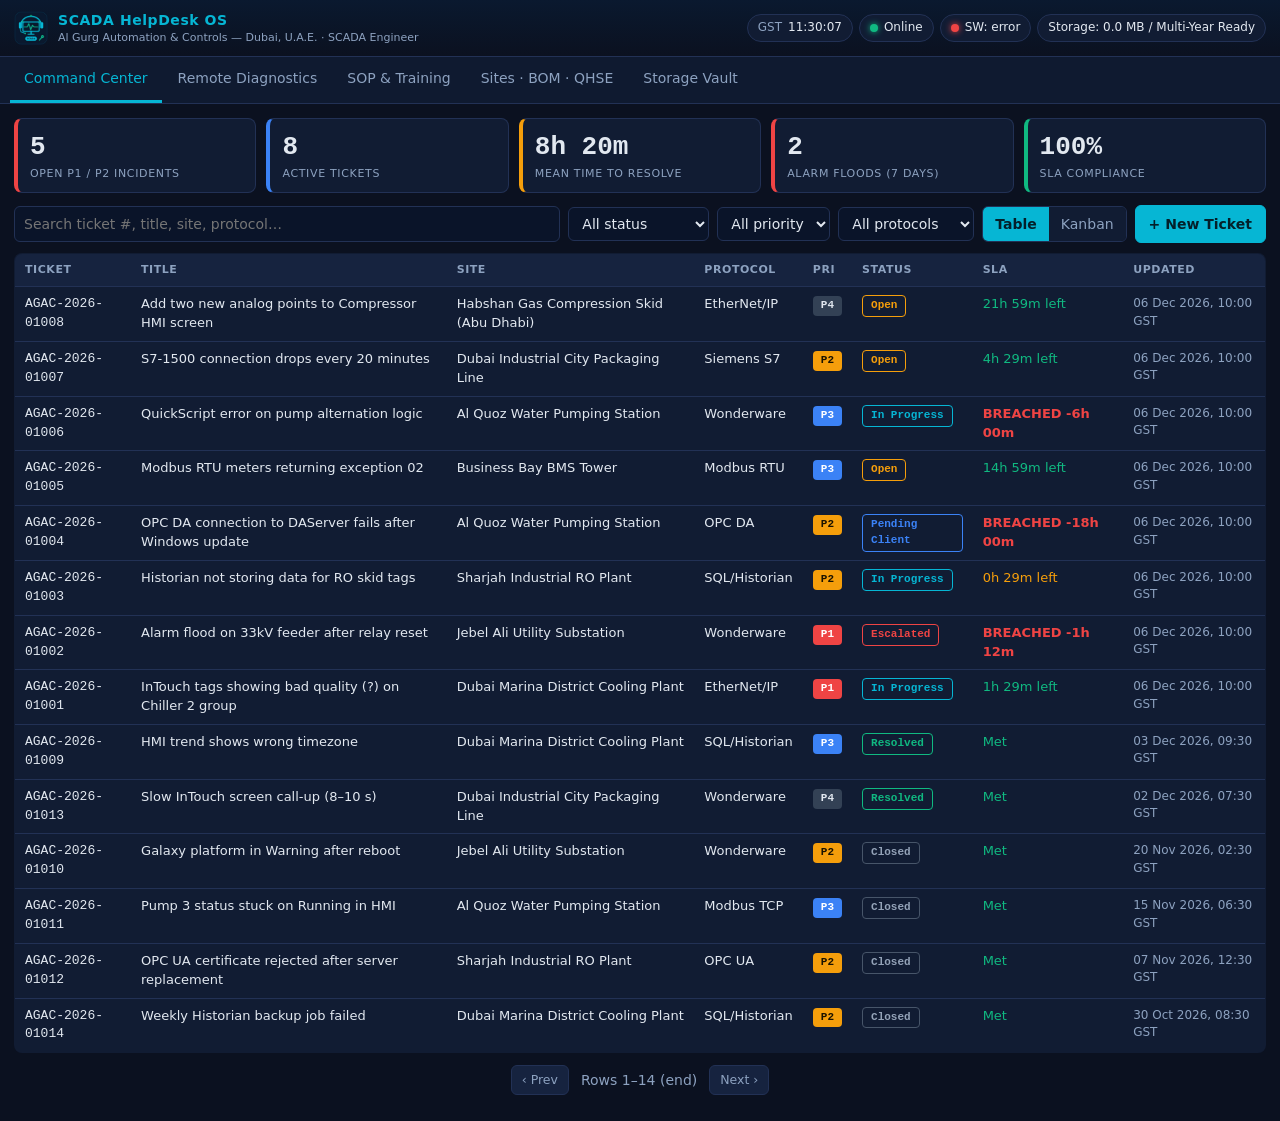
==== index.html @ 275d51eb "Add files via upload" ====
<!DOCTYPE html>
<html lang="en">
<head>
<meta charset="utf-8">
<meta name="viewport" content="width=device-width, initial-scale=1, viewport-fit=cover">
<title>SCADA HelpDesk OS — Al Gurg Automation &amp; Controls</title>
<meta name="description" content="Industrial SCADA ticketing and remote-diagnostic helpdesk for Al Gurg Automation and Controls, Dubai U.A.E. Works 100% offline.">
<link rel="manifest" href="manifest.webmanifest">
<link rel="icon" type="image/svg+xml" href="favicon.svg">
<link rel="icon" type="image/png" sizes="32x32" href="icons/favicon-32x32.png">
<link rel="icon" type="image/png" sizes="16x16" href="icons/favicon-16x16.png">
<link rel="apple-touch-icon" sizes="180x180" href="apple-touch-icon.png">
<meta name="apple-mobile-web-app-capable" content="yes">
<meta name="mobile-web-app-capable" content="yes">
<meta name="apple-mobile-web-app-status-bar-style" content="black-translucent">
<meta name="apple-mobile-web-app-title" content="SCADA Desk">
<meta name="theme-color" content="#0a192f">
<link rel="stylesheet" href="css/styles.css">
</head>
<body>
<header class="topbar">
  <div class="brand">
    <img src="icons/icon-96.png" alt="" width="34" height="34">
    <div>
      <div class="brand-title">SCADA HelpDesk OS</div>
      <div class="brand-sub">Al Gurg Automation &amp; Controls — Dubai, U.A.E. · SCADA Engineer</div>
    </div>
  </div>
  <div class="status-row">
    <div class="pill" title="UAE Gulf Standard Time (UTC+4)"><span class="lbl">GST</span> <span id="gstClock">--:--:--</span></div>
    <div class="pill" id="netPill"><span class="dot" id="netDot"></span><span id="netText">Online</span></div>
    <div class="pill" id="swPill"><span class="dot warn" id="swDot"></span><span id="swText">SW: starting</span></div>
    <div class="pill" id="storagePill" title="Click to open the Storage Vault">Storage: -- MB / Multi-Year Ready</div>
    <button class="btn small accent" id="installBtn" hidden>Install App</button>
  </div>
</header>

<nav class="tabs" id="tabs" role="tablist">
  <button class="tab active" data-view="command" role="tab">Command Center</button>
  <button class="tab" data-view="diag" role="tab">Remote Diagnostics</button>
  <button class="tab" data-view="kb" role="tab">SOP &amp; Training</button>
  <button class="tab" data-view="sites" role="tab">Sites · BOM · QHSE</button>
  <button class="tab" data-view="vault" role="tab">Storage Vault</button>
</nav>

<main>
<!-- ============ COMMAND CENTER ============ -->
<section class="view active" id="view-command">
  <div class="kpis" id="kpis"></div>
  <div class="toolbar">
    <input type="search" id="tSearch" placeholder="Search ticket #, title, site, protocol…" aria-label="Search tickets">
    <select id="tStatus" aria-label="Status filter"><option value="">All status</option><option>Open</option><option>In Progress</option><option>Pending Client</option><option>Escalated</option><option>Resolved</option><option>Closed</option></select>
    <select id="tPriority" aria-label="Priority filter"><option value="">All priority</option><option>P1</option><option>P2</option><option>P3</option><option>P4</option></select>
    <select id="tProtocol" aria-label="Protocol filter"><option value="">All protocols</option><option>OPC UA</option><option>OPC DA</option><option>Modbus TCP</option><option>Modbus RTU</option><option>Siemens S7</option><option>EtherNet/IP</option><option>Wonderware</option><option>SQL/Historian</option></select>
    <div class="seg"><button id="viewTable" class="active">Table</button><button id="viewKanban">Kanban</button></div>
    <button class="btn accent" id="newTicketBtn">+ New Ticket</button>
  </div>
  <div id="ticketTableWrap"></div>
  <div id="ticketKanban" class="kanban" hidden></div>
  <div class="pager"><button class="btn small" id="pgPrev">‹ Prev</button><span id="pgInfo"></span><button class="btn small" id="pgNext">Next ›</button></div>
</section>

<!-- ============ DIAGNOSTICS ============ -->
<section class="view" id="view-diag">
  <div class="card attach-bar">
    <label>Bind result to ticket
      <select id="attachTicket"></select>
    </label>
    <span class="hint">Run a tool below, then use “Attach Diagnostic Result to Ticket”.</span>
  </div>
  <div class="grid2">
    <div class="card">
      <h3>OPC DA / UA Quality Decoder</h3>
      <div class="row"><label>Quality code (hex)<input id="opcHex" value="0x00C0" spellcheck="false"></label><button class="btn small" id="opcDecodeBtn">Decode</button></div>
      <div class="row"><label>Quick picks<select id="opcPick"><option value="0x00C0">0x00C0 Good</option><option value="0x0000">0x0000 Bad</option><option value="0x0018">0x0018 Comm Failure</option><option value="0x0014">0x0014 Last Known Value</option><option value="0x0040">0x0040 Uncertain</option><option value="0x0044">0x0044 Last Usable Value</option><option value="0x0050">0x0050 Sensor Not Accurate</option><option value="0x00D8">0x00D8 Good, Local Override</option><option value="0x80000000">0x80000000 OPC UA Bad (generic)</option></select></label></div>
      <div id="opcOut" class="out"></div>
      <div class="row"><label>Endpoint / Host<input id="opcEndpoint" value="opc.tcp://10.10.20.15:4840" spellcheck="false"></label><button class="btn small" id="opcEndpointBtn">Check Syntax</button></div>
      <div id="opcEndpointOut" class="out"></div>
      <button class="btn accent small" data-attach="opc">Attach Diagnostic Result to Ticket</button>
    </div>
    <div class="card">
      <h3>Modbus TCP / RTU Frame Builder &amp; CRC-16 / LRC</h3>
      <div class="row3">
        <label>Slave ID<input id="mbSlave" type="number" min="0" max="247" value="1"></label>
        <label>Function<select id="mbFunc"></select></label>
        <label>Start addr (0-based)<input id="mbAddr" type="number" min="0" max="65535" value="0"></label>
        <label>Quantity / Value<input id="mbQty" type="number" min="0" max="65535" value="10"></label>
      </div>
      <div class="row"><label>Write data hex (FC 15 / 16 only, optional)<input id="mbData" placeholder="e.g. 00 0A 01 02" spellcheck="false"></label></div>
      <div class="row"><label>Convert reference<input id="mbRef" value="40001" spellcheck="false"></label><button class="btn small" id="mbRefBtn">Convert</button><label>Exception code<input id="mbExc" value="02" maxlength="2" spellcheck="false"></label><button class="btn small" id="mbExcBtn">Decode</button></div>
      <div id="mbOut" class="out"></div>
      <button class="btn accent small" data-attach="modbus">Attach Diagnostic Result to Ticket</button>
    </div>
    <div class="card">
      <h3>Wonderware Historian &amp; SQL Optimizer</h3>
      <div class="row3">
        <label>Tag name(s) comma-sep<input id="hTags" value="DC_Chiller1_Temp" spellcheck="false"></label>
        <label>Start (GST)<input id="hStart" type="datetime-local"></label>
        <label>End (GST)<input id="hEnd" type="datetime-local"></label>
        <label>Retrieval mode<select id="hMode"><option>Cyclic</option><option>Delta</option><option>Full</option><option>BestFit</option><option>Average</option><option>Minimum</option><option>Maximum</option></select></label>
        <label>Resolution (ms)<input id="hRes" type="number" value="60000"></label>
        <label>Row limit<input id="hRows" type="number" value="5000"></label>
      </div>
      <button class="btn small" id="hBuildBtn">Build Query</button>
      <pre id="hSql" class="code"></pre>
      <h4>Deadband Efficiency Calculator</h4>
      <div class="row3">
        <label>Scan rate (ms)<input id="dbScan" type="number" value="1000"></label>
        <label>Tags<input id="dbTags" type="number" value="5000"></label>
        <label>Expected change rate (%)<input id="dbChg" type="number" value="8"></label>
        <label>Bytes / stored value<input id="dbBytes" type="number" value="38"></label>
      </div>
      <button class="btn small" id="dbCalcBtn">Calculate</button>
      <div id="dbOut" class="out"></div>
      <button class="btn accent small" data-attach="historian">Attach Diagnostic Result to Ticket</button>
    </div>
    <div class="card">
      <h3>InTouch QuickScript &amp; Alarm Flood Analyzer</h3>
      <label>QuickScript / QuickScript.NET snippet<textarea id="qsCode" rows="6" spellcheck="false">IF Tank1_Level > 80 THEN
  Pump1_Cmd = 1;
ENDIF
Alarm_Count = Alarm_Count + 1
</textarea></label>
      <button class="btn small" id="qsCheckBtn">Lint Script</button>
      <div id="qsOut" class="out"></div>
      <h4>Alarm Flood Analyzer</h4>
      <label>Paste alarm log (one per line: <code>timestamp, tag, priority</code>)<textarea id="afLog" rows="5" spellcheck="false"></textarea></label>
      <div class="row"><button class="btn small" id="afSampleBtn">Load Sample</button><button class="btn small" id="afRunBtn">Analyze</button></div>
      <div id="afOut" class="out"></div>
      <button class="btn accent small" data-attach="alarmflood">Attach Diagnostic Result to Ticket</button>
    </div>
    <div class="card">
      <h3>PLC Node Reference</h3>
      <div class="row"><label>Platform<select id="plcSel"><option value="s7">Siemens S7-1500/1200</option><option value="ab">Allen-Bradley ControlLogix</option><option value="mod">Schneider Modicon M340/M580</option></select></label></div>
      <div id="plcOut" class="out"></div>
    </div>
    <div class="card">
      <h3>Diagnostic Log Viewer</h3>
      <div class="row"><label>Type filter<select id="dlType"><option value="">All</option><option>opc</option><option>modbus</option><option>historian</option><option>alarmflood</option></select></label><button class="btn small" id="dlMore">Load more</button></div>
      <div id="dlList" class="list"></div>
    </div>
  </div>
</section>

<!-- ============ KB & TRAINING ============ -->
<section class="view" id="view-kb">
  <div class="grid2">
    <div class="card">
      <div class="card-head"><h3>SOP Knowledge Base</h3><button class="btn accent small" id="kbNew">+ New Document</button></div>
      <div class="row"><input type="search" id="kbSearch" placeholder="Search title, tags, content…"><select id="kbCat"><option value="">All categories</option><option>Wonderware</option><option>PLC Integration</option><option>SQL / Historian</option><option>SOP</option><option>User Manual</option><option>Design Spec</option></select></div>
      <div id="kbList" class="list"></div>
    </div>
    <div class="card">
      <div class="card-head"><h3>End-User Training Sessions</h3><button class="btn accent small" id="trNew">+ Log Session</button></div>
      <div id="trList" class="list"></div>
    </div>
  </div>
</section>

<!-- ============ SITES ============ -->
<section class="view" id="view-sites">
  <div class="grid2">
    <div class="card">
      <div class="card-head"><h3>UAE Client Sites &amp; Topology</h3><button class="btn accent small" id="siteNew">+ New Site</button></div>
      <div id="siteList" class="list"></div>
    </div>
    <div class="card">
      <h3>Site Survey BOM &amp; Service Hours Estimator</h3>
      <label>Site<select id="bomSite"></select></label>
      <div id="bomRows"></div>
      <button class="btn small" id="bomAdd">+ Add Line</button>
      <div class="row3">
        <label>Engineer hours<input id="bomHrs" type="number" value="8" min="0"></label>
        <label>Rate (AED/hr)<input id="bomRate" type="number" value="350" min="0"></label>
        <label>Contingency %<input id="bomCont" type="number" value="10" min="0"></label>
        <label>VAT %<input id="bomVat" type="number" value="5" min="0"></label>
      </div>
      <div id="bomOut" class="out"></div>
      <div class="row"><button class="btn small accent" id="bomSave">Save Estimate to Site</button><button class="btn small" id="bomClear">Clear</button></div>
    </div>
    <div class="card" style="grid-column:1/-1">
      <div class="card-head"><h3>QHSE Audit Log — Annexure-SCT-HR-001</h3><button class="btn accent small" id="qhseNew">+ New Gate Audit</button></div>
      <div id="qhseList" class="list"></div>
    </div>
  </div>
</section>

<!-- ============ VAULT ============ -->
<section class="view" id="view-vault">
  <div class="grid2">
    <div class="card">
      <h3>2–3 Year Storage Vault &amp; Telemetry</h3>
      <div id="vaultQuota"></div>
      <div class="row"><button class="btn small" id="persistBtn">Lock Persistent Storage</button><span id="persistState" class="hint"></span></div>
      <h4>Records per Store</h4>
      <div id="vaultStores"></div>
    </div>
    <div class="card">
      <h3>3-Year Capacity Forecast</h3>
      <div class="row3">
        <label>Tickets / day<input id="fcTickets" type="number" value="35"></label>
        <label>Diagnostics / ticket<input id="fcDiag" type="number" value="4"></label>
        <label>Avg ticket bytes<input id="fcBytes" type="number" value="2400"></label>
        <label>Avg diag bytes<input id="fcDBytes" type="number" value="1800"></label>
      </div>
      <button class="btn small" id="fcBtn">Forecast</button>
      <div id="fcOut" class="out"></div>
    </div>
    <div class="card">
      <h3>Cold Compaction &amp; Archive</h3>
      <div class="row"><label>Archive closed tickets older than (days)<input id="coldDays" type="number" value="180"></label><button class="btn accent small" id="coldBtn">Compact Now</button></div>
      <div id="coldOut" class="out"></div>
      <h4>Stress Test</h4>
      <div class="row"><label>Generate synthetic tickets<input id="synthN" type="number" value="5000" min="1" max="50000"></label><button class="btn small" id="synthBtn">Generate</button><button class="btn small danger" id="synthClear">Remove synthetic</button></div>
      <div id="synthOut" class="out"></div>
    </div>
    <div class="card">
      <h3>Backup, Restore &amp; Export</h3>
      <div class="row"><button class="btn small accent" id="expJson">Export Full JSON Snapshot</button><button class="btn small" id="expCsv">Export Tickets CSV</button></div>
      <label>Restore from JSON snapshot<input type="file" id="impFile" accept="application/json,.json"></label>
      <div id="bkOut" class="out"></div>
      <h4>Service Worker Cache</h4>
      <div id="swInfo" class="out"></div>
      <div class="row"><button class="btn small" id="swUpdate">Check for Update</button><button class="btn small danger" id="swClear">Clear App Cache</button></div>
    </div>
  </div>
</section>
</main>

<!-- Drawer -->
<aside class="drawer" id="drawer" hidden aria-label="Ticket detail"></aside>
<div class="scrim" id="scrim" hidden></div>
<!-- Modal -->
<div class="modal" id="modal" hidden><div class="modal-box" id="modalBox"></div></div>
<div class="toast" id="toast" hidden></div>

<script src="js/seed-data.js"></script>
<script src="js/db.js"></script>
<script src="js/diagnostics.js"></script>
<script src="js/app.js"></script>
</body>
</html>
---- css/styles.css ----
:root{
  --bg:#0b1120;--bg2:#0f1a30;--panel:#111c33;--panel2:#16233f;--line:#223155;
  --text:#e2e8f0;--muted:#8da2c0;--cyan:#06b6d4;--red:#ef4444;--amber:#f59e0b;--green:#10b981;--blue:#3b82f6;
  --radius:8px;--mono:ui-monospace,SFMono-Regular,Menlo,Consolas,"Liberation Mono",monospace;
}
*{box-sizing:border-box}
html,body{margin:0;background:var(--bg);color:var(--text);font:14px/1.45 system-ui,-apple-system,"Segoe UI",Roboto,Arial,sans-serif}
body{padding-top:env(safe-area-inset-top);min-height:100vh}
button,input,select,textarea{font:inherit;color:inherit}
.topbar{display:flex;flex-wrap:wrap;gap:10px;align-items:center;justify-content:space-between;padding:10px 14px;background:linear-gradient(180deg,#0a192f,#0b1120);border-bottom:1px solid var(--line)}
.brand{display:flex;gap:10px;align-items:center}
.brand img{border-radius:8px}
.brand-title{font-weight:700;letter-spacing:.04em;color:var(--cyan)}
.brand-sub{font-size:11px;color:var(--muted)}
.status-row{display:flex;flex-wrap:wrap;gap:6px;align-items:center}
.pill{display:inline-flex;gap:6px;align-items:center;padding:4px 10px;border:1px solid var(--line);border-radius:999px;background:var(--panel);font-size:12px;white-space:nowrap}
.pill .lbl{color:var(--muted)}
#storagePill{cursor:pointer}
.dot{width:8px;height:8px;border-radius:50%;background:var(--green);box-shadow:0 0 6px currentColor;color:var(--green)}
.dot.off{background:var(--red);color:var(--red)}.dot.warn{background:var(--amber);color:var(--amber)}
.tabs{display:flex;gap:2px;overflow-x:auto;padding:0 10px;background:var(--bg2);border-bottom:1px solid var(--line);position:sticky;top:0;z-index:5}
.tab{background:none;border:0;border-bottom:3px solid transparent;padding:11px 14px;color:var(--muted);cursor:pointer;white-space:nowrap}
.tab:hover{color:var(--text)}
.tab.active{color:var(--cyan);border-bottom-color:var(--cyan)}
main{padding:14px;max-width:1500px;margin:0 auto}
.view{display:none}.view.active{display:block}
.kpis{display:grid;grid-template-columns:repeat(auto-fit,minmax(170px,1fr));gap:10px;margin-bottom:12px}
.kpi{background:var(--panel);border:1px solid var(--line);border-left:4px solid var(--cyan);border-radius:var(--radius);padding:10px 12px}
.kpi .v{font-size:26px;font-weight:700;font-family:var(--mono)}
.kpi .k{font-size:11px;color:var(--muted);text-transform:uppercase;letter-spacing:.06em}
.kpi.red{border-left-color:var(--red)}.kpi.amber{border-left-color:var(--amber)}.kpi.green{border-left-color:var(--green)}.kpi.blue{border-left-color:var(--blue)}
.toolbar{display:flex;flex-wrap:wrap;gap:8px;margin-bottom:10px;align-items:center}
.toolbar input[type=search]{flex:1;min-width:200px}
input,select,textarea{background:#0a1429;border:1px solid var(--line);border-radius:6px;padding:7px 9px;width:100%}
.toolbar input,.toolbar select{width:auto}
.toolbar input[type=search]{width:auto;flex:1}
input:focus,select:focus,textarea:focus,button:focus-visible{outline:2px solid var(--cyan);outline-offset:1px}
textarea{font-family:var(--mono);font-size:12.5px;resize:vertical}
label{display:flex;flex-direction:column;gap:3px;font-size:12px;color:var(--muted)}
label>input,label>select,label>textarea{color:var(--text)}
.btn{background:var(--panel2);border:1px solid var(--line);border-radius:6px;padding:8px 13px;cursor:pointer;white-space:nowrap}
.btn:hover{border-color:var(--cyan)}
.btn.accent{background:var(--cyan);color:#04202a;border-color:var(--cyan);font-weight:600}
.btn.danger{border-color:var(--red);color:#fecaca}
.btn.small{padding:5px 10px;font-size:12.5px}
.seg{display:inline-flex;border:1px solid var(--line);border-radius:6px;overflow:hidden}
.seg button{background:var(--panel);border:0;padding:7px 12px;cursor:pointer;color:var(--muted)}
.seg button.active{background:var(--cyan);color:#04202a;font-weight:600}
table{width:100%;border-collapse:collapse;background:var(--panel);border:1px solid var(--line);border-radius:var(--radius);overflow:hidden}
th,td{padding:8px 10px;text-align:left;border-bottom:1px solid var(--line);font-size:13px;vertical-align:top}
th{background:var(--panel2);color:var(--muted);font-size:11px;text-transform:uppercase;letter-spacing:.05em}
tbody tr{cursor:pointer}tbody tr:hover{background:#15264a}
.tbl-scroll{overflow-x:auto}
.badge{display:inline-block;padding:2px 8px;border-radius:4px;font-size:11px;font-weight:700;font-family:var(--mono)}
.p-P1{background:var(--red);color:#fff}.p-P2{background:var(--amber);color:#1a1200}.p-P3{background:var(--blue);color:#fff}.p-P4{background:#334155;color:#e2e8f0}
.s-Open{border:1px solid var(--amber);color:var(--amber)}.s-In-Progress{border:1px solid var(--cyan);color:var(--cyan)}
.s-Pending-Client{border:1px solid var(--blue);color:var(--blue)}.s-Escalated{border:1px solid var(--red);color:var(--red)}
.s-Resolved{border:1px solid var(--green);color:var(--green)}.s-Closed{border:1px solid #475569;color:#94a3b8}
.sla-ok{color:var(--green)}.sla-warn{color:var(--amber)}.sla-bad{color:var(--red);font-weight:700}
.mono{font-family:var(--mono)}
.pager{display:flex;gap:12px;align-items:center;justify-content:center;margin:12px 0;color:var(--muted)}
.kanban{display:grid;grid-template-columns:repeat(6,minmax(190px,1fr));gap:10px;overflow-x:auto}
.kcol{background:var(--bg2);border:1px solid var(--line);border-radius:var(--radius);padding:8px;min-height:120px}
.kcol h4{margin:2px 0 8px;font-size:12px;color:var(--muted);text-transform:uppercase}
.kcard{background:var(--panel);border:1px solid var(--line);border-left:3px solid var(--cyan);border-radius:6px;padding:8px;margin-bottom:6px;cursor:pointer;font-size:12.5px}
.grid2{display:grid;grid-template-columns:repeat(auto-fit,minmax(380px,1fr));gap:12px}
.card{background:var(--panel);border:1px solid var(--line);border-radius:var(--radius);padding:12px 14px;display:flex;flex-direction:column;gap:9px}
.card h3{margin:0;font-size:14px;color:var(--cyan);text-transform:uppercase;letter-spacing:.05em}
.card h4{margin:6px 0 0;font-size:12px;color:var(--muted);text-transform:uppercase}
.card-head{display:flex;justify-content:space-between;align-items:center;gap:8px}
.row{display:flex;flex-wrap:wrap;gap:8px;align-items:flex-end}.row>label{flex:1;min-width:130px}
.row3{display:grid;grid-template-columns:repeat(auto-fit,minmax(130px,1fr));gap:8px}
.attach-bar{flex-direction:row;align-items:center;flex-wrap:wrap;margin-bottom:12px}
.attach-bar select{min-width:300px}
.hint{color:var(--muted);font-size:12px}
.out{background:#0a1429;border:1px solid var(--line);border-radius:6px;padding:8px 10px;font-size:12.5px;min-height:34px;white-space:pre-wrap;word-break:break-word}
.out:empty{display:none}
.out .good{color:var(--green)}.out .bad{color:var(--red)}.out .warn{color:var(--amber)}.out b{color:var(--cyan)}
.code{background:#050b18;border:1px solid var(--line);border-radius:6px;padding:10px;font-family:var(--mono);font-size:12px;overflow:auto;margin:0;white-space:pre}
.code:empty{display:none}
.list{display:flex;flex-direction:column;gap:6px;max-height:560px;overflow:auto}
.item{border:1px solid var(--line);border-radius:6px;padding:8px 10px;background:var(--bg2)}
.item .t{font-weight:600}.item .m{font-size:12px;color:var(--muted)}
.item .acts{display:flex;gap:6px;margin-top:6px;flex-wrap:wrap}
.bar{height:10px;background:#0a1429;border:1px solid var(--line);border-radius:6px;overflow:hidden}
.bar>i{display:block;height:100%;background:linear-gradient(90deg,var(--cyan),var(--green))}
.bar.hot>i{background:linear-gradient(90deg,var(--amber),var(--red))}
.srow{display:flex;justify-content:space-between;border-bottom:1px dashed var(--line);padding:4px 0;font-family:var(--mono);font-size:12.5px}
.drawer{position:fixed;top:0;right:0;bottom:0;width:min(720px,100%);background:var(--panel);border-left:1px solid var(--cyan);z-index:20;overflow:auto;padding:14px;display:flex;flex-direction:column;gap:12px;box-shadow:-10px 0 40px #000a}
.drawer[hidden],.scrim[hidden],.modal[hidden],.toast[hidden]{display:none}
.scrim{position:fixed;inset:0;background:#0009;z-index:15}
.modal{position:fixed;inset:0;background:#000b;z-index:30;display:flex;align-items:flex-start;justify-content:center;padding:20px;overflow:auto}
.modal-box{background:var(--panel);border:1px solid var(--cyan);border-radius:10px;padding:16px;width:min(720px,100%);display:flex;flex-direction:column;gap:10px}
.modal-box h3{margin:0;color:var(--cyan)}
.toast{position:fixed;left:50%;bottom:20px;transform:translateX(-50%);background:#0c2a33;border:1px solid var(--cyan);padding:10px 16px;border-radius:8px;z-index:50}
.checks label{flex-direction:row;align-items:center;gap:8px;color:var(--text);font-size:13px;padding:3px 0}
.checks input{width:auto}
.gate{border:1px solid var(--amber);border-radius:6px;padding:8px 10px;background:#2a1f05}
.gate.pass{border-color:var(--green);background:#06261c}
.gate-row{display:flex;gap:6px;align-items:center}
code{font-family:var(--mono);background:#0a1429;padding:1px 4px;border-radius:3px}
.report{background:#fff;color:#111;padding:20px;border-radius:6px}
.report h2{color:#0a192f}.report table{background:#fff;color:#111}.report th{background:#e5e7eb;color:#111}.report td,.report th{border-color:#bbb}
.sla-timer{font-family:var(--mono);font-size:22px}
.bomline{display:grid;grid-template-columns:2fr 70px 100px 28px;gap:6px;margin-bottom:6px}
@media(max-width:640px){
  .grid2{grid-template-columns:1fr}.brand-sub{display:none}.kanban{grid-template-columns:repeat(6,200px)}
  .attach-bar select{min-width:0;width:100%}
}
@media print{
  body *{visibility:hidden}
  .report,.report *{visibility:visible}
  .report{position:absolute;inset:0;padding:10mm}
}
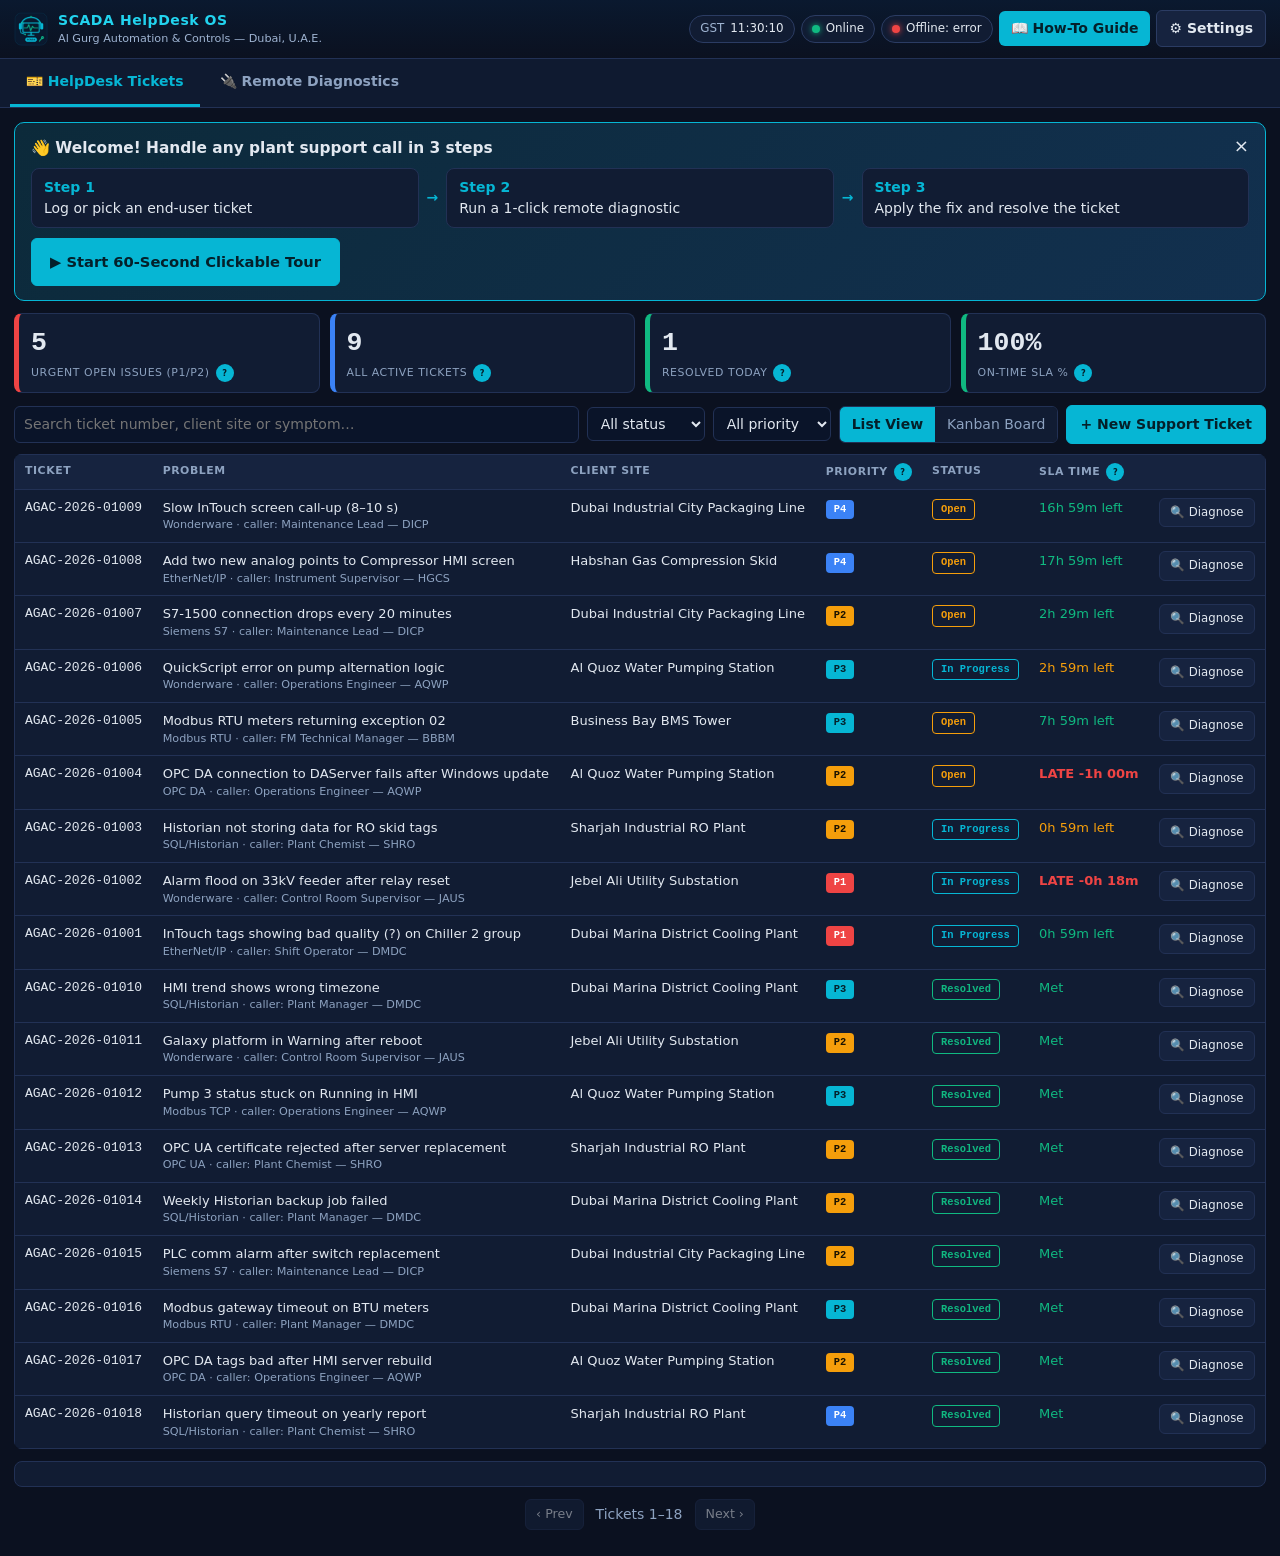
==== commit b9f7b142: "Add files via upload" ====
--- a/index.html
+++ b/index.html
@@ -1,10 +1,10 @@
 <!DOCTYPE html>
-<html lang="en">
+<html lang="en" data-theme="dark" data-size="standard">
 <head>
 <meta charset="utf-8">
 <meta name="viewport" content="width=device-width, initial-scale=1, viewport-fit=cover">
 <title>SCADA HelpDesk OS — Al Gurg Automation &amp; Controls</title>
-<meta name="description" content="Industrial SCADA ticketing and remote-diagnostic helpdesk for Al Gurg Automation and Controls, Dubai U.A.E. Works 100% offline.">
+<meta name="description" content="Beginner-friendly SCADA support ticketing with remote-diagnostic helpers for Al Gurg Automation and Controls, Dubai U.A.E. Works 100% offline.">
 <link rel="manifest" href="manifest.webmanifest">
 <link rel="icon" type="image/svg+xml" href="favicon.svg">
 <link rel="icon" type="image/png" sizes="32x32" href="icons/favicon-32x32.png">
@@ -14,7 +14,7 @@
 <meta name="mobile-web-app-capable" content="yes">
 <meta name="apple-mobile-web-app-status-bar-style" content="black-translucent">
 <meta name="apple-mobile-web-app-title" content="SCADA Desk">
-<meta name="theme-color" content="#0a192f">
+<meta name="theme-color" content="#0a192f" id="themeColor">
 <link rel="stylesheet" href="css/styles.css">
 </head>
 <body>
@@ -23,220 +23,123 @@
     <img src="icons/icon-96.png" alt="" width="34" height="34">
     <div>
       <div class="brand-title">SCADA HelpDesk OS</div>
-      <div class="brand-sub">Al Gurg Automation &amp; Controls — Dubai, U.A.E. · SCADA Engineer</div>
+      <div class="brand-sub" id="brandSub">Al Gurg Automation &amp; Controls — Dubai, U.A.E.</div>
     </div>
   </div>
   <div class="status-row">
     <div class="pill" title="UAE Gulf Standard Time (UTC+4)"><span class="lbl">GST</span> <span id="gstClock">--:--:--</span></div>
-    <div class="pill" id="netPill"><span class="dot" id="netDot"></span><span id="netText">Online</span></div>
-    <div class="pill" id="swPill"><span class="dot warn" id="swDot"></span><span id="swText">SW: starting</span></div>
-    <div class="pill" id="storagePill" title="Click to open the Storage Vault">Storage: -- MB / Multi-Year Ready</div>
-    <button class="btn small accent" id="installBtn" hidden>Install App</button>
+    <div class="pill"><span class="dot" id="netDot"></span><span id="netText">Online</span></div>
+    <div class="pill" title="Offline app cache"><span class="dot warn" id="swDot"></span><span id="swText">Offline: starting</span></div>
+    <button class="hdr-btn" id="installBtn" hidden>⬇ Install App</button>
+    <button class="hdr-btn" id="guideBtn">📖 How-To Guide</button>
+    <button class="hdr-btn alt" id="settingsBtn">⚙️ Settings</button>
   </div>
 </header>
 
-<nav class="tabs" id="tabs" role="tablist">
-  <button class="tab active" data-view="command" role="tab">Command Center</button>
-  <button class="tab" data-view="diag" role="tab">Remote Diagnostics</button>
-  <button class="tab" data-view="kb" role="tab">SOP &amp; Training</button>
-  <button class="tab" data-view="sites" role="tab">Sites · BOM · QHSE</button>
-  <button class="tab" data-view="vault" role="tab">Storage Vault</button>
+<nav class="tabs" role="tablist" aria-label="Workspaces">
+  <button class="tab active" data-view="tickets" role="tab">🎫 HelpDesk Tickets</button>
+  <button class="tab" data-view="diag" role="tab">🔌 Remote Diagnostics</button>
 </nav>
 
 <main>
-<!-- ============ COMMAND CENTER ============ -->
-<section class="view active" id="view-command">
+<!-- ============ WORKSPACE 1: TICKETS ============ -->
+<section class="view active" id="view-tickets">
+  <div class="welcome" id="welcome" hidden>
+    <button class="x" id="welcomeClose" aria-label="Hide welcome banner">×</button>
+    <h2>👋 Welcome! Handle any plant support call in 3 steps</h2>
+    <div class="steps3">
+      <div class="step3"><b>Step 1</b><br>Log or pick an end-user ticket</div><span class="arrow">→</span>
+      <div class="step3"><b>Step 2</b><br>Run a 1-click remote diagnostic</div><span class="arrow">→</span>
+      <div class="step3"><b>Step 3</b><br>Apply the fix and resolve the ticket</div>
+    </div>
+    <button class="btn accent big" id="tourStart">▶ Start 60-Second Clickable Tour</button>
+  </div>
+
   <div class="kpis" id="kpis"></div>
+
   <div class="toolbar">
-    <input type="search" id="tSearch" placeholder="Search ticket #, title, site, protocol…" aria-label="Search tickets">
-    <select id="tStatus" aria-label="Status filter"><option value="">All status</option><option>Open</option><option>In Progress</option><option>Pending Client</option><option>Escalated</option><option>Resolved</option><option>Closed</option></select>
-    <select id="tPriority" aria-label="Priority filter"><option value="">All priority</option><option>P1</option><option>P2</option><option>P3</option><option>P4</option></select>
-    <select id="tProtocol" aria-label="Protocol filter"><option value="">All protocols</option><option>OPC UA</option><option>OPC DA</option><option>Modbus TCP</option><option>Modbus RTU</option><option>Siemens S7</option><option>EtherNet/IP</option><option>Wonderware</option><option>SQL/Historian</option></select>
-    <div class="seg"><button id="viewTable" class="active">Table</button><button id="viewKanban">Kanban</button></div>
-    <button class="btn accent" id="newTicketBtn">+ New Ticket</button>
+    <input type="search" id="tSearch" placeholder="Search ticket number, client site or symptom…" aria-label="Search tickets">
+    <select id="tStatus" aria-label="Status"><option value="">All status</option><option>Open</option><option>In Progress</option><option>Resolved</option></select>
+    <select id="tPriority" aria-label="Priority"><option value="">All priority</option><option value="P1">P1 Critical</option><option value="P2">P2 High</option><option value="P3">P3 Medium</option><option value="P4">P4 Low</option></select>
+    <div class="seg" aria-label="View mode"><button id="viewTable" class="active">List View</button><button id="viewKanban">Kanban Board</button></div>
+    <button class="btn accent" id="newTicketBtn">+ New Support Ticket</button>
   </div>
+  <div id="quickNote" class="hint" hidden></div>
   <div id="ticketTableWrap"></div>
   <div id="ticketKanban" class="kanban" hidden></div>
+  <div id="archiveBox" class="card archive-box" hidden></div>
   <div class="pager"><button class="btn small" id="pgPrev">‹ Prev</button><span id="pgInfo"></span><button class="btn small" id="pgNext">Next ›</button></div>
 </section>
 
-<!-- ============ DIAGNOSTICS ============ -->
+<!-- ============ WORKSPACE 2: DIAGNOSTICS ============ -->
 <section class="view" id="view-diag">
-  <div class="card attach-bar">
-    <label>Bind result to ticket
-      <select id="attachTicket"></select>
-    </label>
-    <span class="hint">Run a tool below, then use “Attach Diagnostic Result to Ticket”.</span>
+  <div class="diag-banner" id="diagBanner">
+    <div class="cur" id="diagCur">Currently Diagnosing: (no ticket selected)</div>
+    <label>Switch ticket<select id="diagTicket"></select></label>
   </div>
   <div class="grid2">
-    <div class="card">
-      <h3>OPC DA / UA Quality Decoder</h3>
-      <div class="row"><label>Quality code (hex)<input id="opcHex" value="0x00C0" spellcheck="false"></label><button class="btn small" id="opcDecodeBtn">Decode</button></div>
-      <div class="row"><label>Quick picks<select id="opcPick"><option value="0x00C0">0x00C0 Good</option><option value="0x0000">0x0000 Bad</option><option value="0x0018">0x0018 Comm Failure</option><option value="0x0014">0x0014 Last Known Value</option><option value="0x0040">0x0040 Uncertain</option><option value="0x0044">0x0044 Last Usable Value</option><option value="0x0050">0x0050 Sensor Not Accurate</option><option value="0x00D8">0x00D8 Good, Local Override</option><option value="0x80000000">0x80000000 OPC UA Bad (generic)</option></select></label></div>
-      <div id="opcOut" class="out"></div>
-      <div class="row"><label>Endpoint / Host<input id="opcEndpoint" value="opc.tcp://10.10.20.15:4840" spellcheck="false"></label><button class="btn small" id="opcEndpointBtn">Check Syntax</button></div>
-      <div id="opcEndpointOut" class="out"></div>
-      <button class="btn accent small" data-attach="opc">Attach Diagnostic Result to Ticket</button>
+    <div class="card" id="card-opc">
+      <div class="card-head"><h3>1 · OPC DA / UA Status Helper <span class="tip" tabindex="0" data-tip="OPC is how the HMI reads values from PLCs. Use this when tags show a question mark, red quality or stop updating.">?</span></h3></div>
+      <div class="row"><label>Pick a common OPC problem<select id="opcPreset"></select></label><button class="btn small" id="opcExample">✨ Load Common Example</button></div>
+      <div class="row"><label>…or type your own code / endpoint<input id="opcCustom" placeholder="0x0018   or   opc.tcp://10.10.20.15:4840" spellcheck="false"></label><button class="btn small" id="opcCheck">Check</button></div>
+      <div class="out" id="opcOut"></div>
+      <button class="btn accent" data-attach="opc">📎 Attach Result &amp; Fix to Ticket</button>
     </div>
-    <div class="card">
-      <h3>Modbus TCP / RTU Frame Builder &amp; CRC-16 / LRC</h3>
+
+    <div class="card" id="card-modbus">
+      <div class="card-head"><h3>2 · Modbus TCP / RTU Troubleshooter <span class="tip" tabindex="0" data-tip="Modbus is a simple protocol used by meters and small PLCs. Use this for timeouts, 'exception' error codes or wrong register addresses.">?</span></h3></div>
+      <div class="row"><label>Pick a common Modbus problem<select id="mbPreset"></select></label><button class="btn small" id="mbExample">✨ Load Common Example</button></div>
+      <h4>Register Converter &amp; Frame Builder</h4>
       <div class="row3">
         <label>Slave ID<input id="mbSlave" type="number" min="0" max="247" value="1"></label>
-        <label>Function<select id="mbFunc"></select></label>
-        <label>Start addr (0-based)<input id="mbAddr" type="number" min="0" max="65535" value="0"></label>
-        <label>Quantity / Value<input id="mbQty" type="number" min="0" max="65535" value="10"></label>
+        <label>Register (e.g. 40001)<input id="mbReg" value="40001" spellcheck="false"></label>
+        <label>How many<input id="mbQty" type="number" min="1" max="125" value="10"></label>
       </div>
-      <div class="row"><label>Write data hex (FC 15 / 16 only, optional)<input id="mbData" placeholder="e.g. 00 0A 01 02" spellcheck="false"></label></div>
-      <div class="row"><label>Convert reference<input id="mbRef" value="40001" spellcheck="false"></label><button class="btn small" id="mbRefBtn">Convert</button><label>Exception code<input id="mbExc" value="02" maxlength="2" spellcheck="false"></label><button class="btn small" id="mbExcBtn">Decode</button></div>
-      <div id="mbOut" class="out"></div>
-      <button class="btn accent small" data-attach="modbus">Attach Diagnostic Result to Ticket</button>
+      <button class="btn small" id="mbBuild">Convert &amp; Build Frame (with CRC-16)</button>
+      <div class="out" id="mbOut"></div>
+      <button class="btn accent" data-attach="modbus">📎 Attach Result &amp; Fix to Ticket</button>
     </div>
-    <div class="card">
-      <h3>Wonderware Historian &amp; SQL Optimizer</h3>
-      <div class="row3">
-        <label>Tag name(s) comma-sep<input id="hTags" value="DC_Chiller1_Temp" spellcheck="false"></label>
-        <label>Start (GST)<input id="hStart" type="datetime-local"></label>
-        <label>End (GST)<input id="hEnd" type="datetime-local"></label>
-        <label>Retrieval mode<select id="hMode"><option>Cyclic</option><option>Delta</option><option>Full</option><option>BestFit</option><option>Average</option><option>Minimum</option><option>Maximum</option></select></label>
-        <label>Resolution (ms)<input id="hRes" type="number" value="60000"></label>
-        <label>Row limit<input id="hRows" type="number" value="5000"></label>
-      </div>
-      <button class="btn small" id="hBuildBtn">Build Query</button>
-      <pre id="hSql" class="code"></pre>
-      <h4>Deadband Efficiency Calculator</h4>
-      <div class="row3">
-        <label>Scan rate (ms)<input id="dbScan" type="number" value="1000"></label>
-        <label>Tags<input id="dbTags" type="number" value="5000"></label>
-        <label>Expected change rate (%)<input id="dbChg" type="number" value="8"></label>
-        <label>Bytes / stored value<input id="dbBytes" type="number" value="38"></label>
-      </div>
-      <button class="btn small" id="dbCalcBtn">Calculate</button>
-      <div id="dbOut" class="out"></div>
-      <button class="btn accent small" data-attach="historian">Attach Diagnostic Result to Ticket</button>
+
+    <div class="card" id="card-wonderware">
+      <div class="card-head"><h3>3 · Wonderware InTouch &amp; Historian Helper <span class="tip" tabindex="0" data-tip="Wonderware is the SCADA software. Use this for alarm floods, missing trend history, script errors or slow screens.">?</span></h3></div>
+      <div class="row"><label>Pick a common Wonderware problem<select id="wwPreset"></select></label><button class="btn small" id="wwExample">✨ Load Common Example</button></div>
+      <div class="out" id="wwOut"></div>
+      <details open><summary>Build Historian SQL query (1 click)</summary>
+        <div class="row3" style="margin-top:8px"><label>Tag name(s), comma separated<input id="hTags" value="DC_Chiller1_Temp" spellcheck="false"></label><label>Last how many hours<input id="hHours" type="number" min="1" max="72" value="1"></label></div>
+        <button class="btn small" id="hBuild" style="margin-top:8px">Build Query</button>
+      </details>
+      <details><summary>QuickScript syntax check</summary>
+        <textarea id="qsCode" rows="5" spellcheck="false" style="margin-top:8px">IF Tank1_Level > 80
+  Pump1_Cmd = 1;
+ENDIF</textarea>
+        <button class="btn small" id="qsCheck" style="margin-top:8px">Check Syntax</button>
+      </details>
+      <details><summary>Alarm flood analyzer</summary>
+        <textarea id="afLog" rows="4" spellcheck="false" placeholder="One alarm per line:  2026-10-22 06:10:05, TAG_NAME, High" style="margin-top:8px"></textarea>
+        <div class="row" style="margin-top:8px"><button class="btn small" id="afSample">Load Sample Log</button><button class="btn small" id="afRun">Analyze</button></div>
+      </details>
+      <button class="btn accent" data-attach="wonderware">📎 Attach Result &amp; Fix to Ticket</button>
     </div>
-    <div class="card">
-      <h3>InTouch QuickScript &amp; Alarm Flood Analyzer</h3>
-      <label>QuickScript / QuickScript.NET snippet<textarea id="qsCode" rows="6" spellcheck="false">IF Tank1_Level > 80 THEN
-  Pump1_Cmd = 1;
-ENDIF
-Alarm_Count = Alarm_Count + 1
-</textarea></label>
-      <button class="btn small" id="qsCheckBtn">Lint Script</button>
-      <div id="qsOut" class="out"></div>
-      <h4>Alarm Flood Analyzer</h4>
-      <label>Paste alarm log (one per line: <code>timestamp, tag, priority</code>)<textarea id="afLog" rows="5" spellcheck="false"></textarea></label>
-      <div class="row"><button class="btn small" id="afSampleBtn">Load Sample</button><button class="btn small" id="afRunBtn">Analyze</button></div>
-      <div id="afOut" class="out"></div>
-      <button class="btn accent small" data-attach="alarmflood">Attach Diagnostic Result to Ticket</button>
-    </div>
-    <div class="card">
-      <h3>PLC Node Reference</h3>
-      <div class="row"><label>Platform<select id="plcSel"><option value="s7">Siemens S7-1500/1200</option><option value="ab">Allen-Bradley ControlLogix</option><option value="mod">Schneider Modicon M340/M580</option></select></label></div>
-      <div id="plcOut" class="out"></div>
-    </div>
-    <div class="card">
-      <h3>Diagnostic Log Viewer</h3>
-      <div class="row"><label>Type filter<select id="dlType"><option value="">All</option><option>opc</option><option>modbus</option><option>historian</option><option>alarmflood</option></select></label><button class="btn small" id="dlMore">Load more</button></div>
-      <div id="dlList" class="list"></div>
-    </div>
-  </div>
-</section>
 
-<!-- ============ KB & TRAINING ============ -->
-<section class="view" id="view-kb">
-  <div class="grid2">
-    <div class="card">
-      <div class="card-head"><h3>SOP Knowledge Base</h3><button class="btn accent small" id="kbNew">+ New Document</button></div>
-      <div class="row"><input type="search" id="kbSearch" placeholder="Search title, tags, content…"><select id="kbCat"><option value="">All categories</option><option>Wonderware</option><option>PLC Integration</option><option>SQL / Historian</option><option>SOP</option><option>User Manual</option><option>Design Spec</option></select></div>
-      <div id="kbList" class="list"></div>
-    </div>
-    <div class="card">
-      <div class="card-head"><h3>End-User Training Sessions</h3><button class="btn accent small" id="trNew">+ Log Session</button></div>
-      <div id="trList" class="list"></div>
-    </div>
-  </div>
-</section>
-
-<!-- ============ SITES ============ -->
-<section class="view" id="view-sites">
-  <div class="grid2">
-    <div class="card">
-      <div class="card-head"><h3>UAE Client Sites &amp; Topology</h3><button class="btn accent small" id="siteNew">+ New Site</button></div>
-      <div id="siteList" class="list"></div>
-    </div>
-    <div class="card">
-      <h3>Site Survey BOM &amp; Service Hours Estimator</h3>
-      <label>Site<select id="bomSite"></select></label>
-      <div id="bomRows"></div>
-      <button class="btn small" id="bomAdd">+ Add Line</button>
-      <div class="row3">
-        <label>Engineer hours<input id="bomHrs" type="number" value="8" min="0"></label>
-        <label>Rate (AED/hr)<input id="bomRate" type="number" value="350" min="0"></label>
-        <label>Contingency %<input id="bomCont" type="number" value="10" min="0"></label>
-        <label>VAT %<input id="bomVat" type="number" value="5" min="0"></label>
-      </div>
-      <div id="bomOut" class="out"></div>
-      <div class="row"><button class="btn small accent" id="bomSave">Save Estimate to Site</button><button class="btn small" id="bomClear">Clear</button></div>
-    </div>
-    <div class="card" style="grid-column:1/-1">
-      <div class="card-head"><h3>QHSE Audit Log — Annexure-SCT-HR-001</h3><button class="btn accent small" id="qhseNew">+ New Gate Audit</button></div>
-      <div id="qhseList" class="list"></div>
-    </div>
-  </div>
-</section>
-
-<!-- ============ VAULT ============ -->
-<section class="view" id="view-vault">
-  <div class="grid2">
-    <div class="card">
-      <h3>2–3 Year Storage Vault &amp; Telemetry</h3>
-      <div id="vaultQuota"></div>
-      <div class="row"><button class="btn small" id="persistBtn">Lock Persistent Storage</button><span id="persistState" class="hint"></span></div>
-      <h4>Records per Store</h4>
-      <div id="vaultStores"></div>
-    </div>
-    <div class="card">
-      <h3>3-Year Capacity Forecast</h3>
-      <div class="row3">
-        <label>Tickets / day<input id="fcTickets" type="number" value="35"></label>
-        <label>Diagnostics / ticket<input id="fcDiag" type="number" value="4"></label>
-        <label>Avg ticket bytes<input id="fcBytes" type="number" value="2400"></label>
-        <label>Avg diag bytes<input id="fcDBytes" type="number" value="1800"></label>
-      </div>
-      <button class="btn small" id="fcBtn">Forecast</button>
-      <div id="fcOut" class="out"></div>
-    </div>
-    <div class="card">
-      <h3>Cold Compaction &amp; Archive</h3>
-      <div class="row"><label>Archive closed tickets older than (days)<input id="coldDays" type="number" value="180"></label><button class="btn accent small" id="coldBtn">Compact Now</button></div>
-      <div id="coldOut" class="out"></div>
-      <h4>Stress Test</h4>
-      <div class="row"><label>Generate synthetic tickets<input id="synthN" type="number" value="5000" min="1" max="50000"></label><button class="btn small" id="synthBtn">Generate</button><button class="btn small danger" id="synthClear">Remove synthetic</button></div>
-      <div id="synthOut" class="out"></div>
-    </div>
-    <div class="card">
-      <h3>Backup, Restore &amp; Export</h3>
-      <div class="row"><button class="btn small accent" id="expJson">Export Full JSON Snapshot</button><button class="btn small" id="expCsv">Export Tickets CSV</button></div>
-      <label>Restore from JSON snapshot<input type="file" id="impFile" accept="application/json,.json"></label>
-      <div id="bkOut" class="out"></div>
-      <h4>Service Worker Cache</h4>
-      <div id="swInfo" class="out"></div>
-      <div class="row"><button class="btn small" id="swUpdate">Check for Update</button><button class="btn small danger" id="swClear">Clear App Cache</button></div>
+    <div class="card" id="card-plc">
+      <div class="card-head"><h3>4 · PLC Node Quick-Check <span class="tip" tabindex="0" data-tip="Ports, LED meanings and a short pre-check list for common PLC families. Tick the boxes before you close a ticket.">?</span></h3></div>
+      <div class="row"><label>PLC family<select id="plcSel"></select></label><button class="btn small" id="plcExample">✨ Load Common Example</button></div>
+      <div class="out" id="plcOut"></div>
+      <button class="btn accent" data-attach="plc">📎 Attach Result &amp; Fix to Ticket</button>
     </div>
   </div>
 </section>
 </main>
 
-<!-- Drawer -->
 <aside class="drawer" id="drawer" hidden aria-label="Ticket detail"></aside>
 <div class="scrim" id="scrim" hidden></div>
-<!-- Modal -->
 <div class="modal" id="modal" hidden><div class="modal-box" id="modalBox"></div></div>
 <div class="toast" id="toast" hidden></div>
 
 <script src="js/seed-data.js"></script>
 <script src="js/db.js"></script>
 <script src="js/diagnostics.js"></script>
+<script src="js/guide-tour.js"></script>
 <script src="js/app.js"></script>
 </body>
 </html>
--- a/css/styles.css
+++ b/css/styles.css
@@ -1,111 +1,165 @@
 :root{
-  --bg:#0b1120;--bg2:#0f1a30;--panel:#111c33;--panel2:#16233f;--line:#223155;
-  --text:#e2e8f0;--muted:#8da2c0;--cyan:#06b6d4;--red:#ef4444;--amber:#f59e0b;--green:#10b981;--blue:#3b82f6;
-  --radius:8px;--mono:ui-monospace,SFMono-Regular,Menlo,Consolas,"Liberation Mono",monospace;
+  --bg:#0b1120;--bg2:#0f1a30;--panel:#111c33;--panel2:#16233f;--line:#223155;--inp:#0a1429;--code:#050b18;
+  --text:#e2e8f0;--muted:#8da2c0;--cyan:#06b6d4;--on-cyan:#04202a;--red:#ef4444;--amber:#f59e0b;--green:#10b981;--blue:#3b82f6;
+  --hover:#15264a;--shadow:#000a;--scrim:#0009;--radius:8px;--fs:14px;
+  --mono:ui-monospace,SFMono-Regular,Menlo,Consolas,"Liberation Mono",monospace;
 }
+:root[data-theme="light"]{
+  --bg:#f1f5f9;--bg2:#e8eef6;--panel:#ffffff;--panel2:#e2e8f0;--line:#94a3b8;--inp:#ffffff;--code:#f8fafc;
+  --text:#0f172a;--muted:#475569;--cyan:#0369a1;--on-cyan:#ffffff;--red:#b91c1c;--amber:#b45309;--green:#047857;--blue:#1d4ed8;
+  --hover:#dbeafe;--shadow:#0004;--scrim:#0006;
+}
+:root[data-size="large"]{--fs:17px}
 *{box-sizing:border-box}
-html,body{margin:0;background:var(--bg);color:var(--text);font:14px/1.45 system-ui,-apple-system,"Segoe UI",Roboto,Arial,sans-serif}
+html,body{margin:0;background:var(--bg);color:var(--text);font:var(--fs)/1.5 system-ui,-apple-system,"Segoe UI",Roboto,Arial,sans-serif}
 body{padding-top:env(safe-area-inset-top);min-height:100vh}
 button,input,select,textarea{font:inherit;color:inherit}
-.topbar{display:flex;flex-wrap:wrap;gap:10px;align-items:center;justify-content:space-between;padding:10px 14px;background:linear-gradient(180deg,#0a192f,#0b1120);border-bottom:1px solid var(--line)}
+:root[data-size="large"] .btn{padding:12px 18px;min-height:46px}
+:root[data-size="large"] .btn.small{padding:10px 14px;min-height:42px}
+:root[data-size="large"] input,:root[data-size="large"] select,:root[data-size="large"] textarea{padding:11px 12px;min-height:46px}
+.topbar{display:flex;flex-wrap:wrap;gap:10px;align-items:center;justify-content:space-between;padding:10px 14px;background:linear-gradient(180deg,#0a192f,#0b1120);border-bottom:1px solid var(--line);color:#e2e8f0}
+:root[data-theme="light"] .topbar{background:linear-gradient(180deg,#0c4a6e,#0a3b57)}
 .brand{display:flex;gap:10px;align-items:center}
 .brand img{border-radius:8px}
-.brand-title{font-weight:700;letter-spacing:.04em;color:var(--cyan)}
-.brand-sub{font-size:11px;color:var(--muted)}
+.brand-title{font-weight:700;letter-spacing:.04em;color:#22d3ee}
+.brand-sub{font-size:.8em;color:#9fb4d2}
 .status-row{display:flex;flex-wrap:wrap;gap:6px;align-items:center}
-.pill{display:inline-flex;gap:6px;align-items:center;padding:4px 10px;border:1px solid var(--line);border-radius:999px;background:var(--panel);font-size:12px;white-space:nowrap}
-.pill .lbl{color:var(--muted)}
-#storagePill{cursor:pointer}
-.dot{width:8px;height:8px;border-radius:50%;background:var(--green);box-shadow:0 0 6px currentColor;color:var(--green)}
-.dot.off{background:var(--red);color:var(--red)}.dot.warn{background:var(--amber);color:var(--amber)}
-.tabs{display:flex;gap:2px;overflow-x:auto;padding:0 10px;background:var(--bg2);border-bottom:1px solid var(--line);position:sticky;top:0;z-index:5}
-.tab{background:none;border:0;border-bottom:3px solid transparent;padding:11px 14px;color:var(--muted);cursor:pointer;white-space:nowrap}
+.pill{display:inline-flex;gap:6px;align-items:center;padding:4px 10px;border:1px solid #2b3c63;border-radius:999px;background:#111c33;color:#e2e8f0;font-size:.85em;white-space:nowrap}
+.pill .lbl{color:#9fb4d2}
+.dot{width:8px;height:8px;border-radius:50%;background:#10b981;color:#10b981;box-shadow:0 0 6px currentColor}
+.dot.off{background:#ef4444;color:#ef4444}.dot.warn{background:#f59e0b;color:#f59e0b}
+.hdr-btn{background:#06b6d4;color:#04202a;border:0;border-radius:6px;padding:7px 12px;font-weight:700;cursor:pointer}
+.hdr-btn.alt{background:#16233f;color:#e2e8f0;border:1px solid #2b3c63}
+.hdr-btn:hover{filter:brightness(1.12)}
+.tabs{display:flex;gap:4px;padding:0 10px;background:var(--bg2);border-bottom:1px solid var(--line);position:sticky;top:0;z-index:5}
+.tab{background:none;border:0;border-bottom:3px solid transparent;padding:12px 16px;color:var(--muted);cursor:pointer;white-space:nowrap;font-weight:600}
 .tab:hover{color:var(--text)}
 .tab.active{color:var(--cyan);border-bottom-color:var(--cyan)}
 main{padding:14px;max-width:1500px;margin:0 auto}
 .view{display:none}.view.active{display:block}
+input,select,textarea{background:var(--inp);border:1px solid var(--line);border-radius:6px;padding:7px 9px;width:100%}
+input:focus,select:focus,textarea:focus,button:focus-visible,[tabindex]:focus-visible{outline:2px solid var(--cyan);outline-offset:1px}
+textarea{font-family:var(--mono);font-size:.9em;resize:vertical}
+label{display:flex;flex-direction:column;gap:3px;font-size:.86em;color:var(--muted)}
+.btn{background:var(--panel2);border:1px solid var(--line);border-radius:6px;padding:8px 13px;cursor:pointer;color:var(--text)}
+.btn:hover{border-color:var(--cyan)}
+.btn:disabled{opacity:.5;cursor:not-allowed}
+.btn.accent{background:var(--cyan);color:var(--on-cyan);border-color:var(--cyan);font-weight:700}
+.btn.ok{background:var(--green);color:#fff;border-color:var(--green);font-weight:700}
+.btn.danger{border-color:var(--red);color:var(--red)}
+.btn.small{padding:5px 10px;font-size:.9em}
+.btn.big{padding:12px 18px;font-size:1.05em}
+.row{display:flex;flex-wrap:wrap;gap:8px;align-items:flex-end}.row>label{flex:1;min-width:140px}
+.row3{display:grid;grid-template-columns:repeat(auto-fit,minmax(140px,1fr));gap:8px}
+.hint{color:var(--muted);font-size:.86em}
+.mono{font-family:var(--mono)}
+/* welcome banner */
+.welcome{background:linear-gradient(135deg,#0c2a3a,#12304f);border:1px solid var(--cyan);border-radius:10px;padding:14px 16px;margin-bottom:12px;color:#e2e8f0;position:relative}
+:root[data-theme="light"] .welcome{background:#e0f2fe;color:#0f172a}
+.welcome h2{margin:0 0 8px;font-size:1.1em}
+.steps3{display:flex;flex-wrap:wrap;gap:8px;align-items:center;margin-bottom:10px}
+.step3{background:var(--panel);border:1px solid var(--line);border-radius:8px;padding:8px 12px;flex:1;min-width:190px;color:var(--text)}
+.step3 b{color:var(--cyan)}
+.arrow{color:var(--cyan);font-weight:700}
+.welcome .x{position:absolute;top:8px;right:10px;background:none;border:0;color:inherit;font-size:1.3em;cursor:pointer}
+/* kpis */
 .kpis{display:grid;grid-template-columns:repeat(auto-fit,minmax(170px,1fr));gap:10px;margin-bottom:12px}
-.kpi{background:var(--panel);border:1px solid var(--line);border-left:4px solid var(--cyan);border-radius:var(--radius);padding:10px 12px}
-.kpi .v{font-size:26px;font-weight:700;font-family:var(--mono)}
-.kpi .k{font-size:11px;color:var(--muted);text-transform:uppercase;letter-spacing:.06em}
+.kpi{background:var(--panel);border:1px solid var(--line);border-left:5px solid var(--cyan);border-radius:var(--radius);padding:10px 12px;cursor:pointer;text-align:left;color:var(--text)}
+.kpi:hover{border-color:var(--cyan)}
+.kpi.sel{outline:2px solid var(--cyan);background:var(--hover)}
+.kpi .v{font-size:1.9em;font-weight:700;font-family:var(--mono)}
+.kpi .k{font-size:.78em;color:var(--muted);text-transform:uppercase;letter-spacing:.05em}
 .kpi.red{border-left-color:var(--red)}.kpi.amber{border-left-color:var(--amber)}.kpi.green{border-left-color:var(--green)}.kpi.blue{border-left-color:var(--blue)}
 .toolbar{display:flex;flex-wrap:wrap;gap:8px;margin-bottom:10px;align-items:center}
-.toolbar input[type=search]{flex:1;min-width:200px}
-input,select,textarea{background:#0a1429;border:1px solid var(--line);border-radius:6px;padding:7px 9px;width:100%}
-.toolbar input,.toolbar select{width:auto}
-.toolbar input[type=search]{width:auto;flex:1}
-input:focus,select:focus,textarea:focus,button:focus-visible{outline:2px solid var(--cyan);outline-offset:1px}
-textarea{font-family:var(--mono);font-size:12.5px;resize:vertical}
-label{display:flex;flex-direction:column;gap:3px;font-size:12px;color:var(--muted)}
-label>input,label>select,label>textarea{color:var(--text)}
-.btn{background:var(--panel2);border:1px solid var(--line);border-radius:6px;padding:8px 13px;cursor:pointer;white-space:nowrap}
-.btn:hover{border-color:var(--cyan)}
-.btn.accent{background:var(--cyan);color:#04202a;border-color:var(--cyan);font-weight:600}
-.btn.danger{border-color:var(--red);color:#fecaca}
-.btn.small{padding:5px 10px;font-size:12.5px}
+.toolbar input[type=search]{flex:1;min-width:220px;width:auto}
+.toolbar select{width:auto}
 .seg{display:inline-flex;border:1px solid var(--line);border-radius:6px;overflow:hidden}
 .seg button{background:var(--panel);border:0;padding:7px 12px;cursor:pointer;color:var(--muted)}
-.seg button.active{background:var(--cyan);color:#04202a;font-weight:600}
-table{width:100%;border-collapse:collapse;background:var(--panel);border:1px solid var(--line);border-radius:var(--radius);overflow:hidden}
-th,td{padding:8px 10px;text-align:left;border-bottom:1px solid var(--line);font-size:13px;vertical-align:top}
-th{background:var(--panel2);color:var(--muted);font-size:11px;text-transform:uppercase;letter-spacing:.05em}
-tbody tr{cursor:pointer}tbody tr:hover{background:#15264a}
-.tbl-scroll{overflow-x:auto}
-.badge{display:inline-block;padding:2px 8px;border-radius:4px;font-size:11px;font-weight:700;font-family:var(--mono)}
-.p-P1{background:var(--red);color:#fff}.p-P2{background:var(--amber);color:#1a1200}.p-P3{background:var(--blue);color:#fff}.p-P4{background:#334155;color:#e2e8f0}
-.s-Open{border:1px solid var(--amber);color:var(--amber)}.s-In-Progress{border:1px solid var(--cyan);color:var(--cyan)}
-.s-Pending-Client{border:1px solid var(--blue);color:var(--blue)}.s-Escalated{border:1px solid var(--red);color:var(--red)}
-.s-Resolved{border:1px solid var(--green);color:var(--green)}.s-Closed{border:1px solid #475569;color:#94a3b8}
+.seg button.active{background:var(--cyan);color:var(--on-cyan);font-weight:700}
+table{width:100%;border-collapse:collapse;background:var(--panel);border:1px solid var(--line)}
+th,td{padding:8px 10px;text-align:left;border-bottom:1px solid var(--line);font-size:.93em;vertical-align:top}
+th{background:var(--panel2);color:var(--muted);font-size:.78em;text-transform:uppercase;letter-spacing:.05em}
+tbody tr{cursor:pointer}tbody tr:hover{background:var(--hover)}
+.tbl-scroll{overflow-x:auto;border-radius:var(--radius)}
+.badge{display:inline-block;padding:2px 8px;border-radius:4px;font-size:.8em;font-weight:700;font-family:var(--mono);white-space:nowrap}
+.p-P1{background:var(--red);color:#fff}.p-P2{background:var(--amber);color:#1a1200}.p-P3{background:var(--cyan);color:var(--on-cyan)}.p-P4{background:var(--blue);color:#fff}
+:root[data-theme="light"] .p-P2{color:#fff}
+.s-Open{border:1px solid var(--amber);color:var(--amber)}.s-In-Progress{border:1px solid var(--cyan);color:var(--cyan)}.s-Resolved{border:1px solid var(--green);color:var(--green)}.s-Closed{border:1px solid var(--muted);color:var(--muted)}
 .sla-ok{color:var(--green)}.sla-warn{color:var(--amber)}.sla-bad{color:var(--red);font-weight:700}
-.mono{font-family:var(--mono)}
 .pager{display:flex;gap:12px;align-items:center;justify-content:center;margin:12px 0;color:var(--muted)}
-.kanban{display:grid;grid-template-columns:repeat(6,minmax(190px,1fr));gap:10px;overflow-x:auto}
+.kanban{display:grid;grid-template-columns:repeat(3,minmax(230px,1fr));gap:10px;overflow-x:auto}
 .kcol{background:var(--bg2);border:1px solid var(--line);border-radius:var(--radius);padding:8px;min-height:120px}
-.kcol h4{margin:2px 0 8px;font-size:12px;color:var(--muted);text-transform:uppercase}
-.kcard{background:var(--panel);border:1px solid var(--line);border-left:3px solid var(--cyan);border-radius:6px;padding:8px;margin-bottom:6px;cursor:pointer;font-size:12.5px}
+.kcol h4{margin:2px 0 8px;font-size:.85em;color:var(--muted);text-transform:uppercase}
+.kcard{background:var(--panel);border:1px solid var(--line);border-left:4px solid var(--cyan);border-radius:6px;padding:8px;margin-bottom:6px;cursor:pointer}
+.archive-box{margin-top:12px}
+/* cards */
 .grid2{display:grid;grid-template-columns:repeat(auto-fit,minmax(380px,1fr));gap:12px}
 .card{background:var(--panel);border:1px solid var(--line);border-radius:var(--radius);padding:12px 14px;display:flex;flex-direction:column;gap:9px}
-.card h3{margin:0;font-size:14px;color:var(--cyan);text-transform:uppercase;letter-spacing:.05em}
-.card h4{margin:6px 0 0;font-size:12px;color:var(--muted);text-transform:uppercase}
+.card h3{margin:0;font-size:1em;color:var(--cyan);text-transform:uppercase;letter-spacing:.05em}
+.card h4{margin:6px 0 0;font-size:.85em;color:var(--muted);text-transform:uppercase}
 .card-head{display:flex;justify-content:space-between;align-items:center;gap:8px}
-.row{display:flex;flex-wrap:wrap;gap:8px;align-items:flex-end}.row>label{flex:1;min-width:130px}
-.row3{display:grid;grid-template-columns:repeat(auto-fit,minmax(130px,1fr));gap:8px}
-.attach-bar{flex-direction:row;align-items:center;flex-wrap:wrap;margin-bottom:12px}
-.attach-bar select{min-width:300px}
-.hint{color:var(--muted);font-size:12px}
-.out{background:#0a1429;border:1px solid var(--line);border-radius:6px;padding:8px 10px;font-size:12.5px;min-height:34px;white-space:pre-wrap;word-break:break-word}
+.diag-banner{display:flex;flex-wrap:wrap;gap:10px;align-items:center;background:var(--panel);border:1px solid var(--cyan);border-radius:var(--radius);padding:10px 14px;margin-bottom:12px}
+.diag-banner .cur{font-weight:700;flex:1;min-width:240px}
+.diag-banner select{width:auto;min-width:280px}
+.out{background:var(--inp);border:1px solid var(--line);border-radius:6px;padding:10px 12px;min-height:34px;word-break:break-word}
 .out:empty{display:none}
-.out .good{color:var(--green)}.out .bad{color:var(--red)}.out .warn{color:var(--amber)}.out b{color:var(--cyan)}
-.code{background:#050b18;border:1px solid var(--line);border-radius:6px;padding:10px;font-family:var(--mono);font-size:12px;overflow:auto;margin:0;white-space:pre}
+.out .lvl{display:inline-block;padding:1px 8px;border-radius:4px;font-weight:700;font-size:.8em;margin-right:6px}
+.out .lvl.bad,.lvl.bad{background:var(--red);color:#fff}.out .lvl.good,.lvl.good{background:var(--green);color:#fff}.out .lvl.warn,.lvl.warn{background:var(--amber);color:#1a1200}
+.out .good{color:var(--green)}.out .bad{color:var(--red)}.out .warn{color:var(--amber)}
+.checks label{flex-direction:row;align-items:flex-start;gap:8px;color:var(--text);font-size:1em;padding:3px 0}
+.checks input{width:auto;margin-top:4px}
+.code{background:var(--code);border:1px solid var(--line);border-radius:6px;padding:10px;font-family:var(--mono);font-size:.85em;overflow:auto;margin:0;white-space:pre-wrap}
 .code:empty{display:none}
-.list{display:flex;flex-direction:column;gap:6px;max-height:560px;overflow:auto}
+.list{display:flex;flex-direction:column;gap:6px}
 .item{border:1px solid var(--line);border-radius:6px;padding:8px 10px;background:var(--bg2)}
-.item .t{font-weight:600}.item .m{font-size:12px;color:var(--muted)}
+.item .t{font-weight:600}.item .m{font-size:.85em;color:var(--muted)}
 .item .acts{display:flex;gap:6px;margin-top:6px;flex-wrap:wrap}
-.bar{height:10px;background:#0a1429;border:1px solid var(--line);border-radius:6px;overflow:hidden}
+.srow{display:flex;justify-content:space-between;gap:10px;border-bottom:1px dashed var(--line);padding:4px 0}
+.bar{height:12px;background:var(--inp);border:1px solid var(--line);border-radius:6px;overflow:hidden}
 .bar>i{display:block;height:100%;background:linear-gradient(90deg,var(--cyan),var(--green))}
 .bar.hot>i{background:linear-gradient(90deg,var(--amber),var(--red))}
-.srow{display:flex;justify-content:space-between;border-bottom:1px dashed var(--line);padding:4px 0;font-family:var(--mono);font-size:12.5px}
-.drawer{position:fixed;top:0;right:0;bottom:0;width:min(720px,100%);background:var(--panel);border-left:1px solid var(--cyan);z-index:20;overflow:auto;padding:14px;display:flex;flex-direction:column;gap:12px;box-shadow:-10px 0 40px #000a}
+details{border:1px solid var(--line);border-radius:6px;padding:8px 10px;background:var(--bg2)}
+details+details{margin-top:6px}
+summary{cursor:pointer;font-weight:600}
+code{font-family:var(--mono);background:var(--inp);padding:1px 4px;border-radius:3px}
+/* tooltips */
+.tip{display:inline-flex;align-items:center;justify-content:center;width:18px;height:18px;border-radius:50%;background:var(--cyan);color:var(--on-cyan);font-size:.75em;font-weight:700;cursor:help;position:relative;margin-left:6px;vertical-align:middle;text-transform:none;letter-spacing:0}
+.tip:hover::after,.tip:focus::after,.tip.open::after{content:attr(data-tip);position:absolute;z-index:60;left:50%;top:125%;transform:translateX(-50%);width:max-content;max-width:260px;background:#0c2a33;color:#e2e8f0;border:1px solid var(--cyan);border-radius:6px;padding:8px 10px;font-size:13px;font-weight:400;line-height:1.4;text-align:left;white-space:normal;box-shadow:0 6px 20px var(--shadow)}
+body.nohints .tip{display:none}
+/* drawer / modal */
+.drawer{position:fixed;top:0;right:0;bottom:0;width:min(720px,100%);background:var(--panel);border-left:2px solid var(--cyan);z-index:20;overflow:auto;padding:14px;display:flex;flex-direction:column;gap:12px;box-shadow:-10px 0 40px var(--shadow)}
 .drawer[hidden],.scrim[hidden],.modal[hidden],.toast[hidden]{display:none}
-.scrim{position:fixed;inset:0;background:#0009;z-index:15}
-.modal{position:fixed;inset:0;background:#000b;z-index:30;display:flex;align-items:flex-start;justify-content:center;padding:20px;overflow:auto}
+.scrim{position:fixed;inset:0;background:var(--scrim);z-index:15}
+.modal{position:fixed;inset:0;background:var(--scrim);z-index:30;display:flex;align-items:flex-start;justify-content:center;padding:20px;overflow:auto}
 .modal-box{background:var(--panel);border:1px solid var(--cyan);border-radius:10px;padding:16px;width:min(720px,100%);display:flex;flex-direction:column;gap:10px}
+.modal-box.wide{width:min(900px,100%)}
 .modal-box h3{margin:0;color:var(--cyan)}
-.toast{position:fixed;left:50%;bottom:20px;transform:translateX(-50%);background:#0c2a33;border:1px solid var(--cyan);padding:10px 16px;border-radius:8px;z-index:50}
-.checks label{flex-direction:row;align-items:center;gap:8px;color:var(--text);font-size:13px;padding:3px 0}
-.checks input{width:auto}
-.gate{border:1px solid var(--amber);border-radius:6px;padding:8px 10px;background:#2a1f05}
-.gate.pass{border-color:var(--green);background:#06261c}
-.gate-row{display:flex;gap:6px;align-items:center}
-code{font-family:var(--mono);background:#0a1429;padding:1px 4px;border-radius:3px}
+.toast{position:fixed;left:50%;bottom:20px;transform:translateX(-50%);background:#0c2a33;color:#e2e8f0;border:1px solid var(--cyan);padding:10px 16px;border-radius:8px;z-index:200;max-width:90vw}
 .report{background:#fff;color:#111;padding:20px;border-radius:6px}
-.report h2{color:#0a192f}.report table{background:#fff;color:#111}.report th{background:#e5e7eb;color:#111}.report td,.report th{border-color:#bbb}
-.sla-timer{font-family:var(--mono);font-size:22px}
-.bomline{display:grid;grid-template-columns:2fr 70px 100px 28px;gap:6px;margin-bottom:6px}
+.report h2,.report h3{color:#0a192f}.report table{background:#fff;color:#111}.report th{background:#e5e7eb;color:#111}.report td,.report th{border-color:#bbb}
+.sla-timer{font-family:var(--mono);font-size:1.5em}
+.actionbar{display:flex;flex-wrap:wrap;gap:8px}
+.pulse{animation:pulse 1s ease-in-out 3;outline:3px solid var(--amber);outline-offset:3px;border-radius:6px}
+@keyframes pulse{50%{outline-color:transparent}}
+/* guide */
+.gtabs{display:flex;gap:4px;flex-wrap:wrap;border-bottom:1px solid var(--line)}
+.gtab{background:none;border:0;border-bottom:3px solid transparent;padding:8px 10px;color:var(--muted);cursor:pointer;font-weight:600}
+.gtab.active{color:var(--cyan);border-bottom-color:var(--cyan)}
+.gpane{display:none;flex-direction:column;gap:10px}.gpane.active{display:flex}
+.gcard{border:1px solid var(--line);border-radius:8px;padding:10px 12px;background:var(--bg2)}
+.gcard h4{margin:0 0 4px;color:var(--text);text-transform:none;font-size:1em}
+.legend{display:flex;flex-wrap:wrap;gap:8px}
+/* tour */
+.tour-hole{position:fixed;z-index:100;border-radius:8px;box-shadow:0 0 0 9999px rgba(0,0,0,.68),0 0 0 3px var(--cyan) inset;pointer-events:none;transition:all .25s}
+.tour-card{position:fixed;z-index:101;width:min(360px,calc(100vw - 24px));background:#0c2a33;color:#e2e8f0;border:2px solid #06b6d4;border-radius:10px;padding:14px;box-shadow:0 10px 40px #000c}
+.tour-card h4{margin:0 0 6px;color:#22d3ee;font-size:1.05em;text-transform:none}
+.tour-card .btns{display:flex;flex-wrap:wrap;gap:6px;margin-top:10px}
+.tour-card .btn{background:#16233f;color:#e2e8f0;border-color:#2b3c63}
+.tour-card .btn.accent{background:#06b6d4;color:#04202a}
+.tour-card .count{font-size:.8em;color:#9fb4d2;margin-bottom:4px}
 @media(max-width:640px){
-  .grid2{grid-template-columns:1fr}.brand-sub{display:none}.kanban{grid-template-columns:repeat(6,200px)}
-  .attach-bar select{min-width:0;width:100%}
+  .grid2{grid-template-columns:1fr}.brand-sub{display:none}.kanban{grid-template-columns:repeat(3,240px)}
+  .diag-banner select{min-width:0;width:100%}.hdr-btn{padding:7px 9px}
 }
 @media print{
   body *{visibility:hidden}
